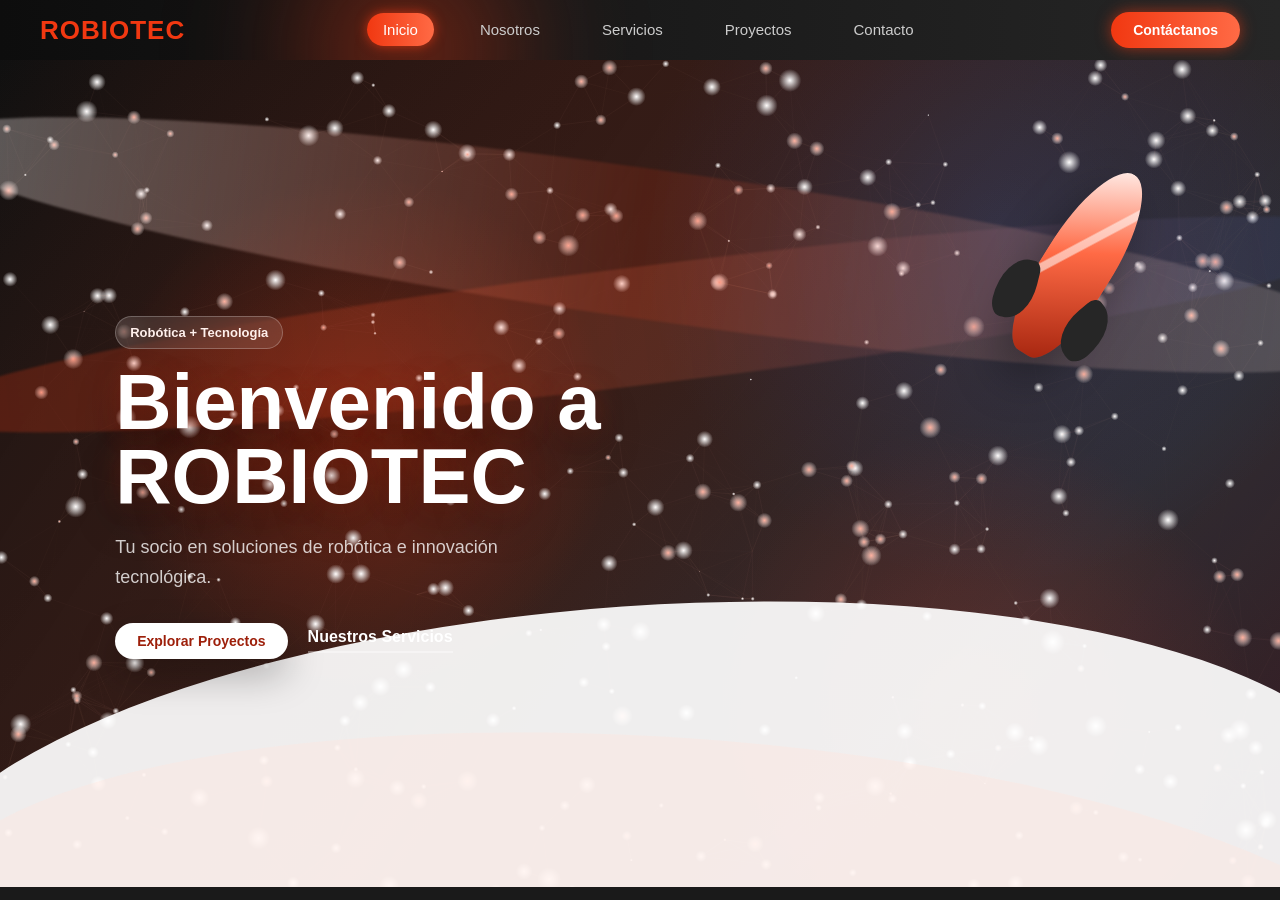
==== index.html @ 4caad4f5 "primer avance de Robiotec" ====
<!DOCTYPE html>
<html lang="es">
<head>
    <meta charset="UTF-8">
    <meta name="viewport" content="width=device-width, initial-scale=1.0">
    <link rel="stylesheet" href="css/style.css">
    <title>ROBIOTEC - Soluciones de Robótica e Innovación</title>
</head>
<body>
    <header>
        <nav class="navbar">
            <div class="logo">ROBIOTEC</div>
            <ul class="nav-links">
                <li><a href="index.html" class="active">Inicio</a></li>
                <li><a href="about.html">Nosotros</a></li>
                <li><a href="services.html">Servicios</a></li>
                <li><a href="project.html">Proyectos</a></li>
                <li><a href="contact.html">Contacto</a></li>
            </ul>

            <a href="contact.html" class="btn">Contáctanos</a> 
        </nav>
    </header>
    <main>
        <section class="hero">
            <canvas id="canvas"></canvas>
            <div class="hero-art" aria-hidden="true">
                <span class="cosmic-band band-one"></span>
                <span class="cosmic-band band-two"></span>
                <span class="rocket-shape"></span>
            </div>
            <div class="hero-content">
                <span class="hero-kicker">Robótica + Tecnología</span>
                <h1>Bienvenido a ROBIOTEC</h1>
                <p>Tu socio en soluciones de robótica e innovación tecnológica.</p>
                <div class="hero-actions">
                    <a href="project.html" class="btn hero-btn">Explorar Proyectos</a>
                    <a href="services.html" class="hero-link">Nuestros Servicios</a>
                </div>
            </div>
        </section>
    </main>
    <script src="js/efectCanvas.js"></script>
</body>
</html>
---- css/style.css ----
/* Reset */
* {
    margin: 0;
    padding: 0;
    box-sizing: border-box;
    font-family: 'Segoe UI', sans-serif;
}

:root {
    --brand-red: #f13811;
    --brand-red-light: #ff6a45;
    --brand-red-dark: #9d1f0a;
    --brand-black: #1a1a1a;
    --brand-gray: #262626;
    --brand-white: #ffffff;
    --tech-blue: #2f80ff;
}

body {
    background: var(--brand-black);
    color: #f7f7fb;
}

/* NAVBAR CONTENEDOR */
.navbar {
    display: flex;
    align-items: center;
    justify-content: space-between;
    padding: 12px 40px;
    width: 100%;
    margin: 0;
    position: sticky;
    top: 0;
    background: linear-gradient(90deg, #0d0d0d, var(--brand-black), var(--brand-gray));
    box-shadow: 0 8px 25px rgba(0,0,0,0.5);
    border-radius: 0;

    position: relative;
    overflow: hidden;
}

/* BRILLO ROJO CORPORATIVO */
.navbar::before {
    content: "";
    position: absolute;
    width: 300px;
    height: 300px;
    background: radial-gradient(circle, rgba(241, 56, 17, 0.58), transparent 70%);
    top: -100px;
    left: 20%;
    filter: blur(60px);
}

/* LOGO */
.logo {
    color: var(--brand-red);
    font-size: 26px;
    font-weight: 700;
    letter-spacing: 1px;
    z-index: 1;
}

/* LINKS */
.nav-links {
    list-style: none;
    display: flex;
    gap: 30px;
    z-index: 1;
}

.nav-links a {
    color: #ccc;
    text-decoration: none;
    font-size: 15px;
    transition: all 0.3s ease;
    padding: 8px 16px;
    border-radius: 20px;
}

/* HOVER SUAVE */
.nav-links a:hover {
    color: #fff;
    background: rgba(241, 56, 17, 0.15);
}

/* LINK ACTIVO (tipo glow) */
.nav-links .active {
    background: linear-gradient(90deg, var(--brand-red), var(--brand-red-light));
    color: #fff;
    box-shadow: 0 0 12px rgba(241, 56, 17, 0.72);
}

/* BOTÓN */
.btn {
    background: linear-gradient(90deg, var(--brand-red), var(--brand-red-light));
    color: white;
    padding: 10px 22px;
    border-radius: 25px;
    text-decoration: none;
    font-size: 14px;
    font-weight: 600;
    z-index: 1;

    box-shadow: 0 0 15px rgba(241, 56, 17, 0.6);
    transition: 0.3s;
}

/* HOVER BOTÓN */
.btn:hover {
    transform: translateY(-2px);
    box-shadow: 0 0 25px rgba(241, 56, 17, 0.86);
}

/* =============================================== */

.hero {
    position: relative;
    min-height: calc(100vh - 73px);
    display: grid;
    align-items: center;
    padding: 90px 9vw;
    background:
        radial-gradient(circle at 28% 45%, rgba(241, 56, 17, 0.32), transparent 25%),
        radial-gradient(circle at 78% 20%, rgba(47, 128, 255, 0.16), transparent 30%),
        radial-gradient(circle at 76% 78%, rgba(241, 56, 17, 0.24), transparent 24%),
        linear-gradient(135deg, #0d0d0d 0%, var(--brand-black) 42%, var(--brand-gray) 74%, #3a130d 100%);
    overflow: hidden;
    isolation: isolate;
}

#canvas {
    position: absolute;
    top: 0;
    left: 0;
    width: 100%;
    height: 100%;
    z-index: 0;
    pointer-events: none;
}

.hero::before,
.hero::after {
    content: "";
    position: absolute;
    inset: auto -8% -28% -8%;
    height: 62%;
    background: rgba(255, 255, 255, 0.92);
    border-radius: 50% 50% 0 0;
    transform: rotate(-4deg);
    z-index: 1;
}

.hero::after {
    inset: auto -12% -36% -6%;
    height: 54%;
    background: rgba(255, 226, 220, 0.36);
    transform: rotate(4deg);
}

.hero-art {
    position: absolute;
    inset: 0;
    z-index: 1;
    pointer-events: none;
}

.cosmic-band {
    position: absolute;
    left: -7%;
    right: -7%;
    height: 150px;
    background: linear-gradient(90deg, rgba(255, 255, 255, 0.42), rgba(241, 56, 17, 0.18), rgba(255, 255, 255, 0.24));
    border-radius: 52% 48% 48% 52%;
    filter: blur(1px);
    opacity: 0.78;
    transform-origin: center;
}

.band-one {
    top: 13%;
    transform: rotate(8deg);
}

.band-two {
    top: 25%;
    height: 118px;
    background: linear-gradient(90deg, rgba(241, 56, 17, 0.32), rgba(255, 106, 69, 0.22), rgba(47, 128, 255, 0.12));
    transform: rotate(-7deg);
}

.rocket-shape {
    position: absolute;
    right: 13%;
    top: 12%;
    width: 70px;
    height: 210px;
    border-radius: 50% 50% 42% 42%;
    background:
        linear-gradient(120deg, transparent 0 38%, rgba(255, 255, 255, 0.55) 39% 43%, transparent 44%),
        linear-gradient(150deg, #ffffff 0%, var(--brand-red-light) 45%, var(--brand-red-dark) 100%);
    box-shadow: 0 24px 46px rgba(0, 0, 0, 0.34);
    transform: rotate(32deg);
}

.rocket-shape::before,
.rocket-shape::after {
    content: "";
    position: absolute;
    bottom: 20px;
    width: 40px;
    height: 62px;
    background: var(--brand-gray);
    border-radius: 80% 20% 70% 30%;
}

.rocket-shape::before {
    left: -26px;
    transform: rotate(-18deg);
}

.rocket-shape::after {
    right: -26px;
    transform: rotate(18deg) scaleX(-1);
}

.rocket-shape {
    animation: floatRocket 5s ease-in-out infinite;
}

.hero-content {
    position: relative;
    z-index: 3;
    max-width: 560px;
    text-align: left;
    color: white;
    padding-top: 28px;
}

.hero-kicker {
    display: inline-flex;
    margin-bottom: 16px;
    padding: 8px 14px;
    border: 1px solid rgba(255, 255, 255, 0.24);
    border-radius: 999px;
    background: rgba(255, 255, 255, 0.1);
    color: #fff0ec;
    font-size: 13px;
    font-weight: 700;
    letter-spacing: 0;
    backdrop-filter: blur(12px);
}

.hero-content h1 {
    max-width: 520px;
    font-size: clamp(42px, 7vw, 78px);
    line-height: 0.95;
    color: #ffffff;
    text-shadow: 0 18px 40px rgba(0, 0, 0, 0.4), 0 0 28px rgba(241, 56, 17, 0.22);
}

.hero-content p {
    max-width: 450px;
    margin-top: 18px;
    color: rgba(255, 255, 255, 0.78);
    font-size: 18px;
    line-height: 1.7;
}

.hero-actions {
    display: flex;
    align-items: center;
    gap: 20px;
    margin-top: 30px;
    flex-wrap: wrap;
}

.hero-btn {
    background: #ffffff;
    color: var(--brand-red-dark);
    box-shadow: 0 16px 38px rgba(0, 0, 0, 0.28);
}

.hero-btn:hover {
    box-shadow: 0 18px 44px rgba(255, 255, 255, 0.28);
}

.hero-link {
    color: #ffffff;
    font-weight: 700;
    text-decoration: none;
    border-bottom: 2px solid rgba(255, 255, 255, 0.36);
    padding-bottom: 5px;
}

@keyframes floatRocket {
    0%, 100% {
        transform: rotate(32deg) translateY(0);
    }

    50% {
        transform: rotate(32deg) translateY(-16px);
    }
}

@media (max-width: 860px) {
    .navbar {
        gap: 18px;
        flex-wrap: wrap;
        justify-content: center;
        padding: 16px 24px;
    }

    .nav-links {
        order: 3;
        width: 100%;
        justify-content: center;
        gap: 8px;
        flex-wrap: wrap;
    }

    .hero {
        min-height: max(680px, calc(100vh - 143px));
        padding: 72px 26px;
    }

    .hero-content {
        text-align: center;
        justify-self: center;
    }

    .hero-content p {
        margin-left: auto;
        margin-right: auto;
    }

    .hero-actions {
        justify-content: center;
    }

    .rocket-shape {
        right: 8%;
        top: 46%;
        width: 48px;
        height: 145px;
        opacity: 0.74;
    }
}

@media (max-width: 560px) {
    .btn {
        padding: 9px 16px;
    }

    .nav-links a {
        padding: 7px 10px;
        font-size: 13px;
    }

    .hero {
        min-height: max(700px, calc(100vh - 128px));
    }

    .hero-content h1 {
        font-size: 40px;
    }

    .hero-content p {
        font-size: 16px;
    }
}


.thank-you-message {
    position: absolute;
    width: auto;
    height: auto;
    top: 20px;
    right: 20px;
    background: rgba(241, 56, 17, 0.92);
    color: white;
    padding: 12px 22px;
    border-radius: 8px;
    box-shadow: 0 0 12px rgba(241, 56, 17, 0.72);
    opacity: 0;
    animation: fadeInOut 4s ease forwards;
}

/* ================= ABOUT PAGE STYLES ================= */

.container {
    max-width: 1200px;
    margin: 0 auto;
    padding: 0 40px;
}

/* About Hero Section */
.about-hero {
    min-height: 450px;
    display: flex;
    align-items: center;
    justify-content: center;
    background: linear-gradient(135deg, #0d0d0d 0%, #1a1a1a 30%, #2a0a05 60%, #3a130d 100%),
                radial-gradient(circle at 20% 50%, rgba(241, 56, 17, 0.25), transparent 40%),
                radial-gradient(circle at 80% 80%, rgba(47, 128, 255, 0.12), transparent 50%);
    padding: 80px 40px;
    text-align: center;
    position: relative;
    overflow: hidden;
}

.about-hero::before {
    content: "";
    position: absolute;
    width: 500px;
    height: 500px;
    background: radial-gradient(circle, rgba(241, 56, 17, 0.15), transparent 70%);
    top: -250px;
    left: 5%;
    filter: blur(100px);
    pointer-events: none;
}

.about-hero::after {
    content: "";
    position: absolute;
    width: 400px;
    height: 400px;
    background: radial-gradient(circle, rgba(47, 128, 255, 0.08), transparent 70%);
    bottom: -150px;
    right: 10%;
    filter: blur(80px);
    pointer-events: none;
}

.about-hero-content {
    position: relative;
    z-index: 2;
    color: white;
    animation: fadeInUp 1s ease;
}

.about-hero h1 {
    font-size: 56px;
    font-weight: 800;
    margin-bottom: 20px;
    color: #ffffff;
    text-shadow: 0 8px 30px rgba(241, 56, 17, 0.25);
    letter-spacing: -1px;
}

.about-hero p {
    font-size: 20px;
    color: rgba(255, 255, 255, 0.85);
    max-width: 600px;
    margin: 0 auto;
    line-height: 1.6;
    font-weight: 300;
}

/* Mission & Vision Section */
.mission-vision {
    padding: 120px 40px;
    background: var(--brand-black);
    position: relative;
}

.mission-vision::before {
    content: "";
    position: absolute;
    top: 0;
    left: 0;
    right: 0;
    height: 1px;
    background: linear-gradient(90deg, transparent, rgba(241, 56, 17, 0.3), transparent);
}

.mission-vision .container {
    display: grid;
    grid-template-columns: 1fr 1fr;
    gap: 60px;
}

.mission-card, .vision-card {
    background: linear-gradient(135deg, rgba(241, 56, 17, 0.08), rgba(47, 128, 255, 0.04));
    padding: 50px;
    border-radius: 16px;
    border: 1px solid rgba(241, 56, 17, 0.2);
    transition: all 0.4s cubic-bezier(0.23, 1, 0.320, 1);
    position: relative;
    overflow: hidden;
}

.mission-card::before, .vision-card::before {
    content: "";
    position: absolute;
    top: 0;
    left: -100%;
    width: 100%;
    height: 100%;
    background: linear-gradient(90deg, transparent, rgba(241, 56, 17, 0.05), transparent);
    transition: left 0.6s ease;
}

.mission-card:hover, .vision-card:hover {
    border-color: rgba(241, 56, 17, 0.5);
    box-shadow: 0 20px 60px rgba(241, 56, 17, 0.15);
    transform: translateY(-8px);
}

.mission-card:hover::before, .vision-card:hover::before {
    left: 100%;
}

.card-icon {
    font-size: 48px;
    margin-bottom: 20px;
    display: inline-block;
}

.mission-card h2, .vision-card h2 {
    font-size: 32px;
    color: var(--brand-red-light);
    margin-bottom: 20px;
    font-weight: 700;
}

.mission-card p, .vision-card p {
    font-size: 16px;
    color: rgba(255, 255, 255, 0.82);
    line-height: 1.8;
    font-weight: 300;
}

/* Values Section */
.values-section {
    padding: 120px 40px;
    background: linear-gradient(180deg, var(--brand-black) 0%, var(--brand-gray) 50%, var(--brand-black) 100%);
    position: relative;
}

.values-section::after {
    content: "";
    position: absolute;
    bottom: 0;
    left: 0;
    right: 0;
    height: 1px;
    background: linear-gradient(90deg, transparent, rgba(241, 56, 17, 0.3), transparent);
}

.values-section h2 {
    font-size: 48px;
    color: white;
    text-align: center;
    margin-bottom: 80px;
    font-weight: 800;
    letter-spacing: -1px;
}

.values-grid {
    display: grid;
    grid-template-columns: repeat(auto-fit, minmax(280px, 1fr));
    gap: 50px;
}

.value-item {
    background: rgba(241, 56, 17, 0.06);
    padding: 40px;
    border-radius: 16px;
    text-align: center;
    border: 1px solid rgba(241, 56, 17, 0.12);
    transition: all 0.4s cubic-bezier(0.23, 1, 0.320, 1);
    position: relative;
}

.value-item::before {
    content: "";
    position: absolute;
    top: 0;
    left: 50%;
    transform: translateX(-50%);
    width: 0;
    height: 3px;
    background: linear-gradient(90deg, transparent, var(--brand-red-light), transparent);
    transition: width 0.4s ease;
}

.value-item:hover {
    background: rgba(241, 56, 17, 0.12);
    border-color: rgba(241, 56, 17, 0.35);
    transform: translateY(-12px);
    box-shadow: 0 25px 50px rgba(241, 56, 17, 0.15);
}

.value-item:hover::before {
    width: 100%;
}

.value-icon {
    font-size: 56px;
    margin-bottom: 25px;
    display: block;
    animation: bounce 2s infinite;
}

.value-item:hover .value-icon {
    animation: bounce 1.5s infinite;
}

.value-item h3 {
    font-size: 24px;
    color: var(--brand-red-light);
    margin-bottom: 15px;
    font-weight: 700;
}

.value-item p {
    font-size: 15px;
    color: rgba(255, 255, 255, 0.75);
    line-height: 1.7;
    font-weight: 300;
}

/* Stats Section */
.stats-section {
    padding: 120px 40px;
    background: var(--brand-black);
    position: relative;
}

.stats-section::before {
    content: "";
    position: absolute;
    top: 0;
    left: 0;
    right: 0;
    height: 1px;
    background: linear-gradient(90deg, transparent, rgba(241, 56, 17, 0.3), transparent);
}

.stats-section h2 {
    font-size: 48px;
    color: white;
    text-align: center;
    margin-bottom: 80px;
    font-weight: 800;
    letter-spacing: -1px;
}

.stats-grid {
    display: grid;
    grid-template-columns: repeat(auto-fit, minmax(250px, 1fr));
    gap: 40px;
}

.stat-card {
    background: linear-gradient(135deg, rgba(47, 128, 255, 0.08), rgba(241, 56, 17, 0.08));
    padding: 50px;
    border-radius: 16px;
    text-align: center;
    border: 1px solid rgba(241, 56, 17, 0.2);
    transition: all 0.4s cubic-bezier(0.23, 1, 0.320, 1);
    position: relative;
    overflow: hidden;
}

.stat-card::before {
    content: "";
    position: absolute;
    top: -50%;
    right: -50%;
    width: 200px;
    height: 200px;
    background: radial-gradient(circle, rgba(241, 56, 17, 0.1), transparent);
    transition: all 0.6s ease;
}

.stat-card:hover {
    border-color: var(--brand-red-light);
    box-shadow: 0 0 40px rgba(241, 56, 17, 0.25);
    transform: scale(1.08);
}

.stat-card:hover::before {
    top: 50%;
    right: 0;
}

.stat-number {
    font-size: 56px;
    color: var(--brand-red-light);
    font-weight: 800;
    margin-bottom: 15px;
    display: block;
    text-shadow: 0 4px 20px rgba(241, 56, 17, 0.2);
}

.stat-card p {
    font-size: 16px;
    color: rgba(255, 255, 255, 0.8);
    font-weight: 500;
}

/* Features Section */
.features-section {
    padding: 120px 40px;
    background: linear-gradient(180deg, var(--brand-gray) 0%, var(--brand-black) 100%);
    position: relative;
}

.features-section::after {
    content: "";
    position: absolute;
    bottom: 0;
    left: 0;
    right: 0;
    height: 1px;
    background: linear-gradient(90deg, transparent, rgba(241, 56, 17, 0.3), transparent);
}

.features-section h2 {
    font-size: 48px;
    color: white;
    text-align: center;
    margin-bottom: 80px;
    font-weight: 800;
    letter-spacing: -1px;
}

.features-grid {
    display: grid;
    grid-template-columns: repeat(auto-fit, minmax(300px, 1fr));
    gap: 50px;
}

.feature-card {
    background: rgba(241, 56, 17, 0.06);
    padding: 45px;
    border-radius: 16px;
    border: 1px solid rgba(241, 56, 17, 0.12);
    transition: all 0.4s cubic-bezier(0.23, 1, 0.320, 1);
    position: relative;
}

.feature-card:hover {
    background: rgba(241, 56, 17, 0.12);
    border-color: rgba(241, 56, 17, 0.35);
    transform: translateY(-12px);
    box-shadow: 0 25px 50px rgba(241, 56, 17, 0.15);
}

.feature-number {
    font-size: 48px;
    color: var(--brand-red-light);
    font-weight: 800;
    margin-bottom: 20px;
    opacity: 0.6;
}

.feature-card h3 {
    font-size: 22px;
    color: white;
    margin-bottom: 15px;
    font-weight: 700;
}

.feature-card p {
    font-size: 15px;
    color: rgba(255, 255, 255, 0.75);
    line-height: 1.7;
    font-weight: 300;
}

/* Team Section */
.team-section {
    padding: 120px 40px;
    background: var(--brand-black);
    position: relative;
}

.team-section::before {
    content: "";
    position: absolute;
    top: 0;
    left: 0;
    right: 0;
    height: 1px;
    background: linear-gradient(90deg, transparent, rgba(241, 56, 17, 0.3), transparent);
}

.team-section h2 {
    font-size: 48px;
    color: white;
    text-align: center;
    margin-bottom: 80px;
    font-weight: 800;
    letter-spacing: -1px;
}

.team-grid {
    display: grid;
    grid-template-columns: repeat(auto-fit, minmax(280px, 1fr));
    gap: 50px;
}

.team-member {
    background: rgba(241, 56, 17, 0.08);
    padding: 45px 35px;
    border-radius: 16px;
    text-align: center;
    border: 1px solid rgba(241, 56, 17, 0.15);
    transition: all 0.4s cubic-bezier(0.23, 1, 0.320, 1);
    position: relative;
    overflow: hidden;
}

.team-member::before {
    content: "";
    position: absolute;
    top: 0;
    left: 0;
    right: 0;
    height: 3px;
    background: linear-gradient(90deg, transparent, var(--brand-red-light), transparent);
    transform: scaleX(0);
    transition: transform 0.4s ease;
}

.team-member:hover {
    background: rgba(241, 56, 17, 0.15);
    border-color: var(--brand-red-light);
    transform: translateY(-15px);
    box-shadow: 0 30px 60px rgba(241, 56, 17, 0.2);
}

.team-member:hover::before {
    transform: scaleX(1);
}

.member-avatar {
    font-size: 80px;
    margin-bottom: 25px;
    display: block;
}

.team-member h3 {
    font-size: 24px;
    color: var(--brand-red-light);
    margin-bottom: 8px;
    font-weight: 700;
}

.member-title {
    font-size: 15px;
    color: rgba(255, 255, 255, 0.7);
    margin-bottom: 15px;
    font-weight: 600;
}

.team-member p {
    font-size: 15px;
    color: rgba(255, 255, 255, 0.8);
    margin-bottom: 10px;
}

.member-bio {
    font-size: 14px;
    color: rgba(255, 255, 255, 0.65);
    font-style: italic;
    line-height: 1.6;
}

/* CTA Section */
.cta-section {
    padding: 100px 40px;
    background: linear-gradient(135deg, rgba(241, 56, 17, 0.15), rgba(47, 128, 255, 0.08), rgba(241, 56, 17, 0.1)),
                linear-gradient(180deg, var(--brand-black) 0%, var(--brand-gray) 100%);
    text-align: center;
    border-top: 1px solid rgba(241, 56, 17, 0.25);
    border-bottom: 1px solid rgba(241, 56, 17, 0.25);
    position: relative;
    overflow: hidden;
}

.cta-section::before {
    content: "";
    position: absolute;
    width: 600px;
    height: 600px;
    background: radial-gradient(circle, rgba(241, 56, 17, 0.12), transparent);
    top: 50%;
    left: 50%;
    transform: translate(-50%, -50%);
    filter: blur(100px);
    pointer-events: none;
}

.cta-content {
    position: relative;
    z-index: 2;
}

.cta-content h2 {
    font-size: 44px;
    color: white;
    margin-bottom: 25px;
    font-weight: 800;
    letter-spacing: -1px;
}

.cta-content p {
    font-size: 18px;
    color: rgba(255, 255, 255, 0.85);
    margin-bottom: 40px;
    font-weight: 300;
}

.btn-large {
    padding: 16px 45px;
    font-size: 16px;
    font-weight: 600;
}

/* Footer */
.footer {
    background: linear-gradient(180deg, var(--brand-black) 0%, #0a0a0a 100%);
    padding: 60px 40px 40px;
    border-top: 1px solid rgba(241, 56, 17, 0.25);
}

.footer-content {
    display: grid;
    grid-template-columns: repeat(auto-fit, minmax(250px, 1fr));
    gap: 50px;
    margin-bottom: 50px;
}

.footer-section h4 {
    font-size: 18px;
    color: var(--brand-red-light);
    margin-bottom: 20px;
    font-weight: 700;
}

.footer-section p {
    font-size: 14px;
    color: rgba(255, 255, 255, 0.7);
    line-height: 1.8;
}

.footer-section ul {
    list-style: none;
}

.footer-section ul li {
    margin-bottom: 12px;
}

.footer-section ul li a {
    color: rgba(255, 255, 255, 0.7);
    text-decoration: none;
    font-size: 14px;
    transition: all 0.3s ease;
}

.footer-section ul li a:hover {
    color: var(--brand-red-light);
    padding-left: 8px;
}

.footer-bottom {
    text-align: center;
    padding-top: 30px;
    border-top: 1px solid rgba(241, 56, 17, 0.15);
    color: rgba(255, 255, 255, 0.6);
    font-size: 14px;
}

/* Animations */
@keyframes fadeInUp {
    from {
        opacity: 0;
        transform: translateY(30px);
    }
    to {
        opacity: 1;
        transform: translateY(0);
    }
}

@keyframes bounce {
    0%, 100% {
        transform: translateY(0);
    }
    50% {
        transform: translateY(-10px);
    }
}

@keyframes slideInLeft {
    from {
        opacity: 0;
        transform: translateX(-30px);
    }
    to {
        opacity: 1;
        transform: translateX(0);
    }
}

/* Responsive Design */
@media (max-width: 1024px) {
    .mission-vision .container {
        grid-template-columns: 1fr;
        gap: 40px;
    }

    .values-grid {
        gap: 40px;
    }

    .features-grid {
        gap: 40px;
    }
}

@media (max-width: 768px) {
    .container {
        padding: 0 25px;
    }

    .about-hero {
        min-height: 350px;
        padding: 60px 25px;
    }

    .about-hero h1 {
        font-size: 40px;
    }

    .about-hero p {
        font-size: 16px;
    }

    .mission-vision {
        padding: 80px 25px;
    }

    .mission-card, .vision-card {
        padding: 35px;
    }

    .values-section,
    .stats-section,
    .features-section,
    .team-section {
        padding: 80px 25px;
    }

    .values-section h2,
    .stats-section h2,
    .features-section h2,
    .team-section h2 {
        font-size: 36px;
        margin-bottom: 60px;
    }

    .values-grid,
    .stats-grid,
    .features-grid,
    .team-grid {
        gap: 30px;
    }

    .stats-grid {
        grid-template-columns: repeat(2, 1fr);
    }

    .cta-content h2 {
        font-size: 32px;
    }

    .cta-content p {
        font-size: 16px;
    }
}

@media (max-width: 480px) {
    .about-hero {
        min-height: 300px;
        padding: 40px 20px;
    }

    .about-hero h1 {
        font-size: 28px;
    }

    .about-hero p {
        font-size: 14px;
    }

    .mission-vision,
    .values-section,
    .stats-section,
    .features-section,
    .team-section {
        padding: 60px 20px;
    }

    .mission-card, .vision-card {
        padding: 25px;
    }

    .value-item, .feature-card, .team-member {
        padding: 25px;
    }

    .values-section h2,
    .stats-section h2,
    .features-section h2,
    .team-section h2 {
        font-size: 28px;
        margin-bottom: 40px;
    }

    .values-grid,
    .stats-grid,
    .features-grid,
    .team-grid {
        grid-template-columns: 1fr;
        gap: 20px;
    }

    .stat-number {
        font-size: 40px;
    }

    .value-icon {
        font-size: 44px;
    }

    .member-avatar {
        font-size: 60px;
    }

    .feature-number {
        font-size: 36px;
    }

    .cta-section {
        padding: 60px 20px;
    }

    .cta-content h2 {
        font-size: 24px;
        margin-bottom: 15px;
    }

    .cta-content p {
        font-size: 14px;
        margin-bottom: 25px;
    }

    .footer {
        padding: 40px 20px 30px;
    }

    .footer-content {
        grid-template-columns: 1fr;
        gap: 30px;
    }
}
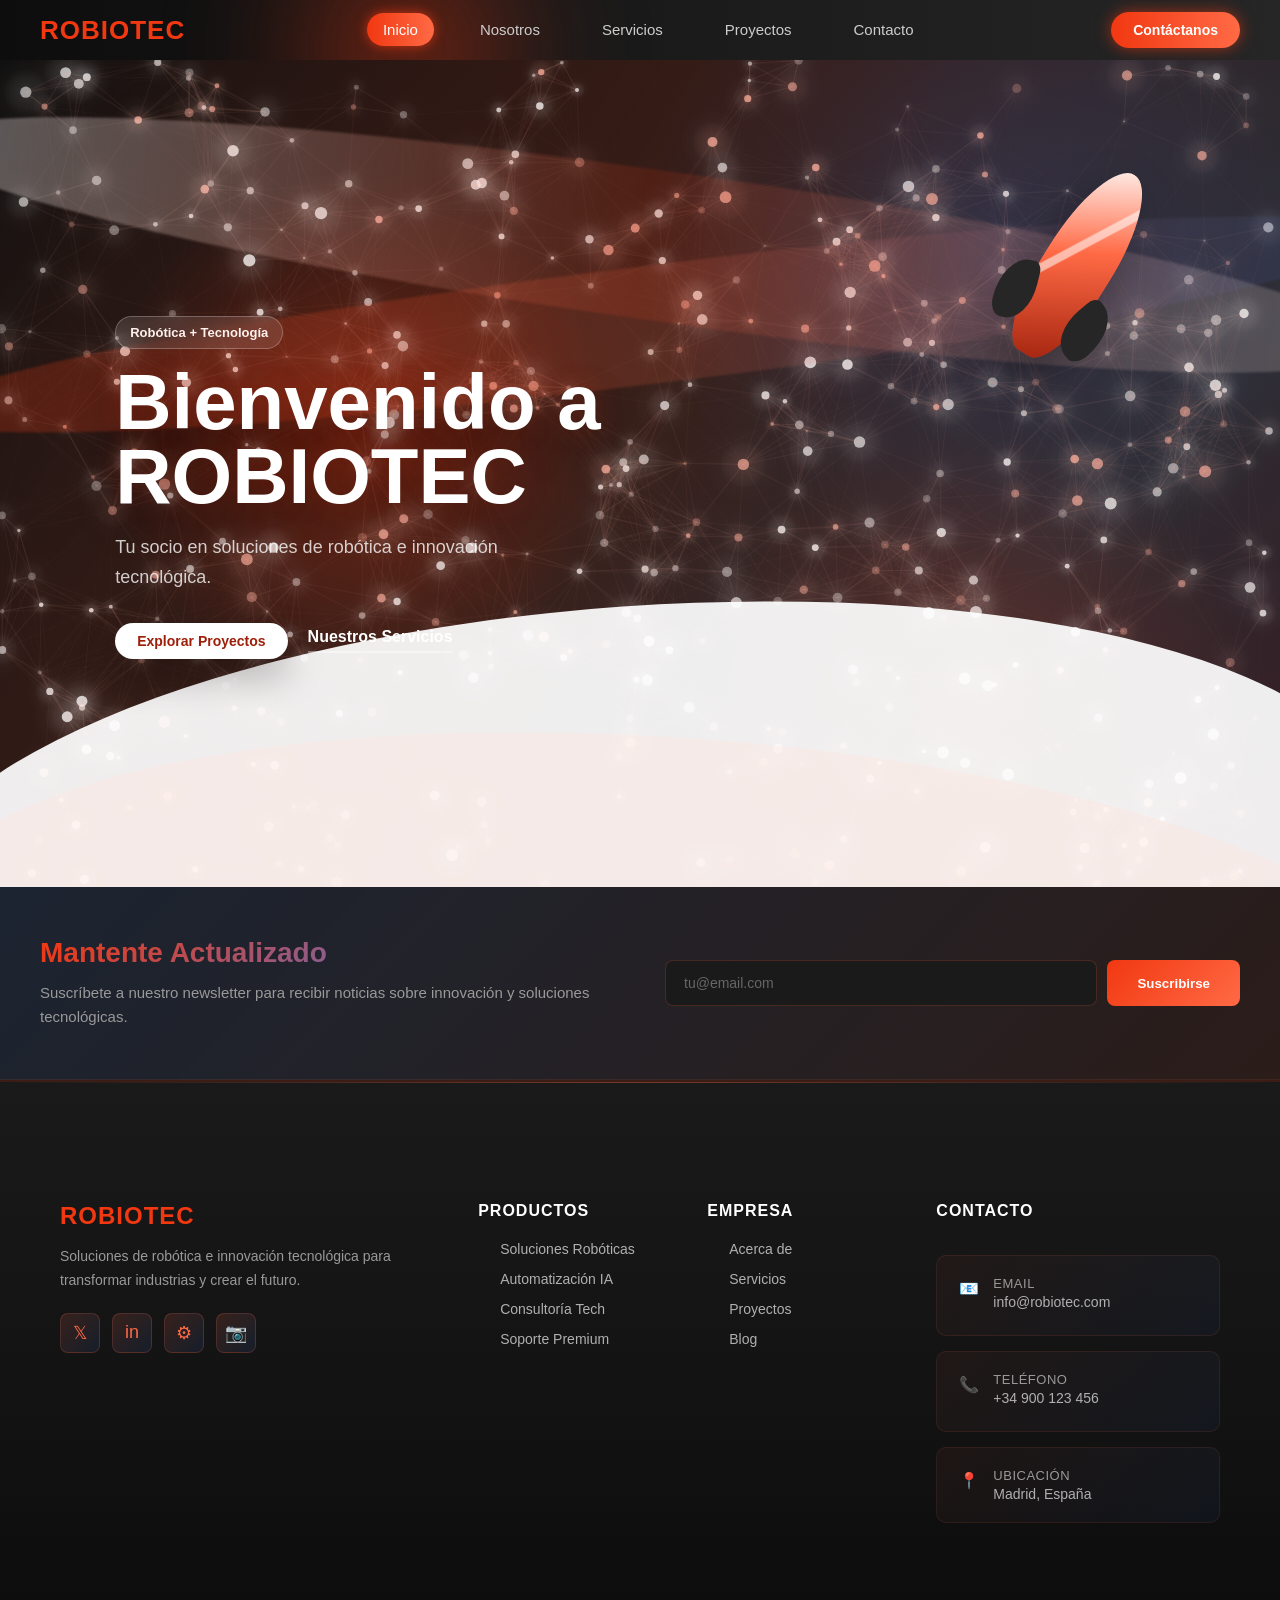
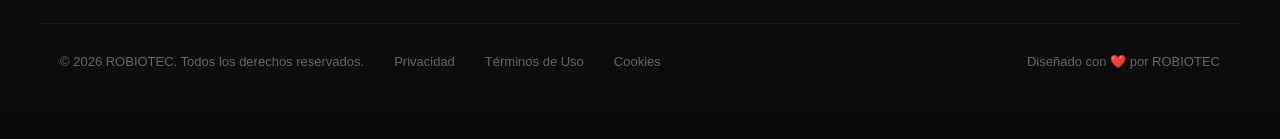
==== commit b49a7975: "Footer profesional super cool con newsletter, redes sociales y diseño moderno replicado en todas las" ====
--- a/index.html
+++ b/index.html
@@ -40,6 +40,103 @@
             </div>
         </section>
     </main>
+
+    <!-- Newsletter Section -->
+    <section class="footer-newsletter">
+        <div class="newsletter-container">
+            <div class="newsletter-content">
+                <h3>Mantente Actualizado</h3>
+                <p>Suscríbete a nuestro newsletter para recibir noticias sobre innovación y soluciones tecnológicas.</p>
+            </div>
+            <form class="newsletter-form" onsubmit="return false;">
+                <input type="email" placeholder="tu@email.com" required>
+                <button type="submit">Suscribirse</button>
+            </form>
+        </div>
+    </section>
+
+    <!-- Footer -->
+    <footer class="footer">
+        <!-- Main Footer -->
+        <div class="footer-main">
+            <div class="footer-content-grid">
+                <!-- Brand Column -->
+                <div class="footer-column footer-brand">
+                    <div class="logo">ROBIOTEC</div>
+                    <p>Soluciones de robótica e innovación tecnológica para transformar industrias y crear el futuro.</p>
+                    <div class="footer-socials">
+                        <a href="https://twitter.com" target="_blank" class="social-icon" title="Twitter">𝕏</a>
+                        <a href="https://linkedin.com" target="_blank" class="social-icon" title="LinkedIn">in</a>
+                        <a href="https://github.com" target="_blank" class="social-icon" title="GitHub">⚙</a>
+                        <a href="https://instagram.com" target="_blank" class="social-icon" title="Instagram">📷</a>
+                    </div>
+                </div>
+
+                <!-- Product Column -->
+                <div class="footer-column">
+                    <h4>Productos</h4>
+                    <ul class="footer-links">
+                        <li><a href="#">Soluciones Robóticas</a></li>
+                        <li><a href="#">Automatización IA</a></li>
+                        <li><a href="#">Consultoría Tech</a></li>
+                        <li><a href="#">Soporte Premium</a></li>
+                    </ul>
+                </div>
+
+                <!-- Company Column -->
+                <div class="footer-column">
+                    <h4>Empresa</h4>
+                    <ul class="footer-links">
+                        <li><a href="about.html">Acerca de</a></li>
+                        <li><a href="services.html">Servicios</a></li>
+                        <li><a href="project.html">Proyectos</a></li>
+                        <li><a href="#">Blog</a></li>
+                    </ul>
+                </div>
+
+                <!-- Contact Column -->
+                <div class="footer-column footer-contact">
+                    <h4>Contacto</h4>
+                    <div class="contact-item">
+                        <div class="contact-item-icon">📧</div>
+                        <div class="contact-item-info">
+                            <p>Email</p>
+                            <a href="mailto:info@robiotec.com">info@robiotec.com</a>
+                        </div>
+                    </div>
+                    <div class="contact-item">
+                        <div class="contact-item-icon">📞</div>
+                        <div class="contact-item-info">
+                            <p>Teléfono</p>
+                            <a href="tel:+34900123456">+34 900 123 456</a>
+                        </div>
+                    </div>
+                    <div class="contact-item">
+                        <div class="contact-item-icon">📍</div>
+                        <div class="contact-item-info">
+                            <p>Ubicación</p>
+                            <p>Madrid, España</p>
+                        </div>
+                    </div>
+                </div>
+            </div>
+        </div>
+
+        <!-- Footer Bottom -->
+        <div class="footer-bottom">
+            <div class="footer-bottom-left">
+                <p>&copy; 2026 ROBIOTEC. Todos los derechos reservados.</p>
+                <div class="footer-links-bottom">
+                    <a href="#">Privacidad</a>
+                    <a href="#">Términos de Uso</a>
+                    <a href="#">Cookies</a>
+                </div>
+            </div>
+            <div class="footer-credits">
+                Diseñado con ❤️ por ROBIOTEC
+            </div>
+        </div>
+    </footer>
     <script src="js/efectCanvas.js"></script>
 </body>
 </html>
--- a/css/style.css
+++ b/css/style.css
@@ -1169,4 +1169,928 @@
         grid-template-columns: 1fr;
         gap: 30px;
     }
+}
+
+/* ==========================================
+   CONTACT PAGE STYLES - PROFESSIONAL DESIGN
+   ========================================== */
+
+/* Contact Hero */
+.contact-hero {
+    min-height: 280px;
+    display: flex;
+    align-items: center;
+    justify-content: center;
+    background: linear-gradient(135deg, rgba(241, 56, 17, 0.1) 0%, rgba(47, 128, 255, 0.08) 100%);
+    padding: 80px 20px;
+    text-align: center;
+    border-bottom: 1px solid rgba(255, 106, 69, 0.15);
+    position: relative;
+    overflow: hidden;
+}
+
+.contact-hero::before {
+    content: "";
+    position: absolute;
+    top: 0;
+    left: 0;
+    right: 0;
+    bottom: 0;
+    background: radial-gradient(circle at 50% 50%, rgba(255, 106, 69, 0.05) 0%, transparent 70%);
+    pointer-events: none;
+}
+
+.contact-hero .hero-content {
+    position: relative;
+    z-index: 2;
+    max-width: 700px;
+}
+
+.hero-label {
+    display: inline-block;
+    font-size: 13px;
+    font-weight: 700;
+    text-transform: uppercase;
+    letter-spacing: 2px;
+    color: #ff6a45;
+    margin-bottom: 15px;
+    padding: 8px 20px;
+    background: rgba(255, 106, 69, 0.1);
+    border: 1px solid rgba(255, 106, 69, 0.2);
+    border-radius: 20px;
+}
+
+.contact-hero h1 {
+    font-size: 52px;
+    font-weight: 700;
+    background: linear-gradient(135deg, #f13811, #2f80ff);
+    -webkit-background-clip: text;
+    -webkit-text-fill-color: transparent;
+    background-clip: text;
+    margin-bottom: 15px;
+    line-height: 1.2;
+}
+
+.contact-hero p {
+    font-size: 18px;
+    color: #b0b0b0;
+    line-height: 1.6;
+}
+
+/* Contact Main Section - Two Column Layout */
+.contact-main {
+    padding: 80px 20px;
+    background: linear-gradient(180deg, rgba(26, 26, 26, 0.5) 0%, rgba(26, 26, 26, 0.3) 100%);
+}
+
+.contact-container {
+    max-width: 1300px;
+    margin: 0 auto;
+    display: grid;
+    grid-template-columns: 1fr 1fr;
+    gap: 60px;
+    align-items: start;
+}
+
+/* Left Column: Contact Info */
+.contact-info-column {
+    display: flex;
+    flex-direction: column;
+    gap: 40px;
+}
+
+.info-section h3 {
+    font-size: 28px;
+    font-weight: 700;
+    color: #ffffff;
+    margin-bottom: 30px;
+    background: linear-gradient(135deg, #f13811, #ff6a45);
+    -webkit-background-clip: text;
+    -webkit-text-fill-color: transparent;
+    background-clip: text;
+}
+
+.contact-item {
+    display: flex;
+    gap: 20px;
+    padding: 20px;
+    background: linear-gradient(135deg, rgba(255, 106, 69, 0.05) 0%, rgba(47, 128, 255, 0.05) 100%);
+    border: 1px solid rgba(255, 106, 69, 0.1);
+    border-radius: 10px;
+    transition: all 0.3s ease;
+}
+
+.contact-item:hover {
+    background: linear-gradient(135deg, rgba(255, 106, 69, 0.1) 0%, rgba(47, 128, 255, 0.1) 100%);
+    border-color: rgba(255, 106, 69, 0.25);
+    transform: translateX(5px);
+}
+
+.contact-icon {
+    width: 50px;
+    height: 50px;
+    min-width: 50px;
+    display: flex;
+    align-items: center;
+    justify-content: center;
+    background: linear-gradient(135deg, rgba(241, 56, 17, 0.2) 0%, rgba(47, 128, 255, 0.1) 100%);
+    border-radius: 10px;
+    color: #ff6a45;
+}
+
+.contact-icon svg {
+    width: 24px;
+    height: 24px;
+}
+
+.contact-item h4 {
+    font-size: 16px;
+    font-weight: 600;
+    color: #ffffff;
+    margin-bottom: 5px;
+}
+
+.contact-item p {
+    font-size: 14px;
+    color: #b0b0b0;
+    margin: 0;
+}
+
+.contact-item a {
+    color: #2f80ff;
+    text-decoration: none;
+    font-weight: 500;
+    transition: color 0.3s;
+    display: block;
+    margin-bottom: 5px;
+}
+
+.contact-item a:hover {
+    color: #ff6a45;
+}
+
+.small-text {
+    font-size: 12px !important;
+    color: #888 !important;
+}
+
+/* Stats Box */
+.stats-box {
+    display: grid;
+    grid-template-columns: repeat(3, 1fr);
+    gap: 20px;
+    padding: 30px;
+    background: linear-gradient(135deg, rgba(47, 128, 255, 0.1) 0%, rgba(241, 56, 17, 0.05) 100%);
+    border: 1px solid rgba(47, 128, 255, 0.15);
+    border-radius: 12px;
+}
+
+.stat-item {
+    display: flex;
+    flex-direction: column;
+    align-items: center;
+    gap: 10px;
+    text-align: center;
+}
+
+.stat-number {
+    font-size: 32px;
+    font-weight: 700;
+    background: linear-gradient(135deg, #f13811, #2f80ff);
+    -webkit-background-clip: text;
+    -webkit-text-fill-color: transparent;
+    background-clip: text;
+}
+
+.stat-label {
+    font-size: 13px;
+    color: #999;
+    text-transform: uppercase;
+    letter-spacing: 0.5px;
+}
+
+/* Right Column: Form */
+.contact-form-column {
+    display: flex;
+    flex-direction: column;
+}
+
+.form-container {
+    background: linear-gradient(135deg, rgba(42, 42, 42, 0.9) 0%, rgba(50, 50, 50, 0.9) 100%);
+    padding: 50px;
+    border: 1px solid rgba(255, 106, 69, 0.15);
+    border-radius: 15px;
+    backdrop-filter: blur(10px);
+    box-shadow: 0 20px 60px rgba(0, 0, 0, 0.4);
+}
+
+.form-intro {
+    margin-bottom: 30px;
+    padding-bottom: 20px;
+    border-bottom: 1px solid rgba(255, 106, 69, 0.1);
+}
+
+.form-intro h3 {
+    font-size: 24px;
+    font-weight: 700;
+    color: #ffffff;
+    margin-bottom: 8px;
+}
+
+.form-intro p {
+    color: #999;
+    font-size: 14px;
+}
+
+.contact-form {
+    display: flex;
+    flex-direction: column;
+    gap: 20px;
+}
+
+.form-row {
+    display: grid;
+    grid-template-columns: 1fr 1fr;
+    gap: 15px;
+}
+
+.form-group {
+    display: flex;
+    flex-direction: column;
+    position: relative;
+}
+
+.form-group.full-width {
+    grid-column: 1 / -1;
+}
+
+.form-group label {
+    font-size: 13px;
+    font-weight: 600;
+    color: #ff6a45;
+    margin-bottom: 8px;
+    text-transform: uppercase;
+    letter-spacing: 0.5px;
+}
+
+.form-group input,
+.form-group select,
+.form-group textarea {
+    background: rgba(26, 26, 26, 0.9);
+    border: 1px solid rgba(255, 106, 69, 0.2);
+    border-radius: 8px;
+    padding: 12px 16px;
+    color: #ffffff;
+    font-size: 14px;
+    transition: all 0.3s ease;
+    font-family: inherit;
+    line-height: 1.5;
+}
+
+.form-group input::placeholder,
+.form-group textarea::placeholder,
+.form-group select {
+    color: #666;
+}
+
+.form-group input:focus,
+.form-group select:focus,
+.form-group textarea:focus {
+    outline: none;
+    border-color: rgba(255, 106, 69, 0.6);
+    box-shadow: 0 0 15px rgba(255, 106, 69, 0.15), inset 0 0 10px rgba(255, 106, 69, 0.05);
+    background: rgba(26, 26, 26, 0.98);
+}
+
+.form-group textarea {
+    resize: vertical;
+    min-height: 120px;
+}
+
+.char-count {
+    font-size: 12px;
+    color: #777;
+    margin-top: 5px;
+}
+
+.checkbox-label {
+    display: flex;
+    align-items: flex-start;
+    font-size: 13px;
+    color: #b0b0b0;
+    cursor: pointer;
+    gap: 10px;
+    padding: 10px 0;
+}
+
+.checkbox-label input[type="checkbox"] {
+    width: 18px;
+    height: 18px;
+    min-width: 18px;
+    cursor: pointer;
+    accent-color: #f13811;
+    margin-top: 2px;
+}
+
+.checkbox-label span {
+    line-height: 1.4;
+}
+
+.error-message {
+    font-size: 12px;
+    color: #ff6b6b;
+    margin-top: 5px;
+    display: none;
+}
+
+.form-group.error input,
+.form-group.error select,
+.form-group.error textarea {
+    border-color: rgba(255, 107, 107, 0.5);
+    background: rgba(255, 107, 107, 0.05);
+}
+
+.form-group.error .error-message {
+    display: block;
+}
+
+.btn-submit {
+    padding: 14px 40px;
+    font-size: 15px;
+    font-weight: 600;
+    text-transform: uppercase;
+    letter-spacing: 1px;
+    margin-top: 10px;
+    transition: all 0.3s ease;
+    background: linear-gradient(135deg, #f13811, #ff6a45);
+    cursor: pointer;
+    border: none;
+    border-radius: 8px;
+    color: white;
+}
+
+.btn-submit:hover {
+    transform: translateY(-2px);
+    box-shadow: 0 15px 40px rgba(241, 56, 17, 0.4);
+}
+
+.btn-submit:active {
+    transform: translateY(0);
+}
+
+/* Form Message */
+.form-message {
+    padding: 15px 20px;
+    border-radius: 8px;
+    text-align: center;
+    font-weight: 500;
+    animation: slideIn 0.3s ease;
+    margin-bottom: 15px;
+}
+
+.form-message.success {
+    background: rgba(76, 175, 80, 0.15);
+    border: 1px solid rgba(76, 175, 80, 0.3);
+    color: #90ee90;
+}
+
+.form-message.error {
+    background: rgba(244, 67, 54, 0.15);
+    border: 1px solid rgba(244, 67, 54, 0.3);
+    color: #ff6b6b;
+}
+
+@keyframes slideIn {
+    from {
+        opacity: 0;
+        transform: translateY(-10px);
+    }
+    to {
+        opacity: 1;
+        transform: translateY(0);
+    }
+}
+
+/* Why Contact Section */
+.why-contact-section {
+    padding: 80px 20px;
+    background: linear-gradient(135deg, rgba(47, 128, 255, 0.05) 0%, rgba(241, 56, 17, 0.03) 100%);
+}
+
+.why-contact-container {
+    max-width: 1200px;
+    margin: 0 auto;
+}
+
+.why-contact-section h2 {
+    font-size: 36px;
+    font-weight: 700;
+    text-align: center;
+    margin-bottom: 50px;
+    background: linear-gradient(135deg, #f13811, #2f80ff);
+    -webkit-background-clip: text;
+    -webkit-text-fill-color: transparent;
+    background-clip: text;
+}
+
+.why-grid {
+    display: grid;
+    grid-template-columns: repeat(auto-fit, minmax(250px, 1fr));
+    gap: 30px;
+}
+
+.why-card {
+    background: linear-gradient(135deg, rgba(255, 106, 69, 0.08) 0%, rgba(47, 128, 255, 0.05) 100%);
+    padding: 40px 30px;
+    border: 1px solid rgba(255, 106, 69, 0.15);
+    border-radius: 12px;
+    text-align: center;
+    transition: all 0.3s ease;
+}
+
+.why-card:hover {
+    background: linear-gradient(135deg, rgba(255, 106, 69, 0.12) 0%, rgba(47, 128, 255, 0.08) 100%);
+    border-color: rgba(255, 106, 69, 0.3);
+    transform: translateY(-8px);
+    box-shadow: 0 20px 50px rgba(241, 56, 17, 0.15);
+}
+
+.why-icon {
+    font-size: 42px;
+    margin-bottom: 15px;
+    display: block;
+}
+
+.why-card h4 {
+    font-size: 18px;
+    font-weight: 600;
+    color: #ff6a45;
+    margin-bottom: 12px;
+}
+
+.why-card p {
+    font-size: 14px;
+    color: #999;
+    line-height: 1.6;
+}
+
+/* Responsive Contact Page */
+@media (max-width: 1024px) {
+    .contact-container {
+        grid-template-columns: 1fr;
+        gap: 40px;
+    }
+
+    .contact-main {
+        padding: 60px 20px;
+    }
+
+    .stats-box {
+        grid-template-columns: repeat(3, 1fr);
+    }
+
+    .contact-hero h1 {
+        font-size: 40px;
+    }
+
+    .form-container {
+        padding: 40px;
+    }
+}
+
+@media (max-width: 768px) {
+    .contact-hero {
+        min-height: 200px;
+        padding: 50px 20px;
+    }
+
+    .hero-label {
+        font-size: 11px;
+    }
+
+    .contact-hero h1 {
+        font-size: 32px;
+        margin-bottom: 12px;
+    }
+
+    .contact-hero p {
+        font-size: 16px;
+    }
+
+    .contact-main {
+        padding: 50px 20px;
+    }
+
+    .contact-container {
+        gap: 30px;
+    }
+
+    .info-section h3 {
+        font-size: 22px;
+    }
+
+    .contact-item {
+        gap: 15px;
+        padding: 15px;
+    }
+
+    .contact-icon {
+        width: 40px;
+        height: 40px;
+        min-width: 40px;
+    }
+
+    .stats-box {
+        grid-template-columns: 1fr;
+        gap: 15px;
+        padding: 25px;
+    }
+
+    .stat-number {
+        font-size: 24px;
+    }
+
+    .form-container {
+        padding: 30px 20px;
+    }
+
+    .form-intro h3 {
+        font-size: 20px;
+    }
+
+    .form-row {
+        grid-template-columns: 1fr;
+        gap: 15px;
+    }
+
+    .why-contact-section h2 {
+        font-size: 28px;
+        margin-bottom: 35px;
+    }
+
+    .why-grid {
+        grid-template-columns: 1fr;
+        gap: 20px;
+    }
+
+    .why-card {
+        padding: 30px 20px;
+    }
+
+    .why-card h4 {
+        font-size: 16px;
+    }
+
+    .why-card p {
+        font-size: 13px;
+    }
+}
+
+/* ==========================================
+   PROFESSIONAL FOOTER STYLES
+   ========================================== */
+
+.footer {
+    background: linear-gradient(180deg, rgba(26, 26, 26, 0.95) 0%, rgba(10, 10, 10, 1) 100%);
+    border-top: 2px solid rgba(255, 106, 69, 0.2);
+    position: relative;
+    overflow: hidden;
+}
+
+.footer::before {
+    content: "";
+    position: absolute;
+    top: 0;
+    left: 0;
+    right: 0;
+    height: 1px;
+    background: linear-gradient(90deg, transparent, rgba(255, 106, 69, 0.4), transparent);
+    z-index: 1;
+}
+
+/* Newsletter Section */
+.footer-newsletter {
+    padding: 50px 20px;
+    background: linear-gradient(135deg, rgba(47, 128, 255, 0.1) 0%, rgba(241, 56, 17, 0.08) 100%);
+    border-bottom: 1px solid rgba(255, 106, 69, 0.1);
+}
+
+.newsletter-container {
+    max-width: 1200px;
+    margin: 0 auto;
+    display: grid;
+    grid-template-columns: 1fr 1fr;
+    gap: 50px;
+    align-items: center;
+}
+
+.newsletter-content h3 {
+    font-size: 28px;
+    font-weight: 700;
+    margin-bottom: 12px;
+    background: linear-gradient(135deg, #f13811, #2f80ff);
+    -webkit-background-clip: text;
+    -webkit-text-fill-color: transparent;
+    background-clip: text;
+}
+
+.newsletter-content p {
+    font-size: 15px;
+    color: #999;
+    line-height: 1.6;
+}
+
+.newsletter-form {
+    display: flex;
+    gap: 10px;
+}
+
+.newsletter-form input {
+    flex: 1;
+    padding: 14px 18px;
+    background: rgba(26, 26, 26, 0.9);
+    border: 1px solid rgba(255, 106, 69, 0.2);
+    border-radius: 8px;
+    color: white;
+    font-size: 14px;
+    transition: all 0.3s ease;
+}
+
+.newsletter-form input:focus {
+    outline: none;
+    border-color: rgba(255, 106, 69, 0.5);
+    box-shadow: 0 0 12px rgba(255, 106, 69, 0.15);
+}
+
+.newsletter-form input::placeholder {
+    color: #666;
+}
+
+.newsletter-form button {
+    padding: 14px 30px;
+    background: linear-gradient(135deg, #f13811, #ff6a45);
+    border: none;
+    border-radius: 8px;
+    color: white;
+    font-weight: 600;
+    cursor: pointer;
+    transition: all 0.3s ease;
+    white-space: nowrap;
+}
+
+.newsletter-form button:hover {
+    transform: translateY(-2px);
+    box-shadow: 0 10px 30px rgba(241, 56, 17, 0.3);
+}
+
+/* Main Footer Content */
+.footer-main {
+    padding: 60px 20px;
+}
+
+.footer-content-grid {
+    max-width: 1200px;
+    margin: 0 auto;
+    display: grid;
+    grid-template-columns: 2fr 1fr 1fr 1.5fr;
+    gap: 40px;
+    margin-bottom: 40px;
+}
+
+.footer-column h4 {
+    font-size: 16px;
+    font-weight: 700;
+    color: #ffffff;
+    margin-bottom: 20px;
+    text-transform: uppercase;
+    letter-spacing: 1px;
+}
+
+.footer-brand p {
+    font-size: 14px;
+    color: #999;
+    line-height: 1.7;
+    margin-bottom: 20px;
+}
+
+.footer-brand .logo {
+    font-size: 24px;
+    margin-bottom: 15px;
+    display: inline-block;
+}
+
+.footer-socials {
+    display: flex;
+    gap: 12px;
+    flex-wrap: wrap;
+}
+
+.social-icon {
+    width: 40px;
+    height: 40px;
+    display: flex;
+    align-items: center;
+    justify-content: center;
+    background: linear-gradient(135deg, rgba(255, 106, 69, 0.15) 0%, rgba(47, 128, 255, 0.1) 100%);
+    border: 1px solid rgba(255, 106, 69, 0.2);
+    border-radius: 8px;
+    color: #ff6a45;
+    text-decoration: none;
+    transition: all 0.3s ease;
+    font-size: 18px;
+}
+
+.social-icon:hover {
+    background: linear-gradient(135deg, rgba(255, 106, 69, 0.3) 0%, rgba(47, 128, 255, 0.2) 100%);
+    border-color: rgba(255, 106, 69, 0.4);
+    color: #ffffff;
+    transform: translateY(-3px);
+}
+
+.footer-links {
+    list-style: none;
+}
+
+.footer-links li {
+    margin-bottom: 12px;
+}
+
+.footer-links a {
+    font-size: 14px;
+    color: #b0b0b0;
+    text-decoration: none;
+    transition: all 0.3s ease;
+    display: inline-flex;
+    align-items: center;
+    gap: 8px;
+}
+
+.footer-links a:hover {
+    color: #ff6a45;
+    transform: translateX(4px);
+}
+
+.footer-links a::before {
+    content: "→";
+    opacity: 0;
+    transition: all 0.3s ease;
+}
+
+.footer-links a:hover::before {
+    opacity: 1;
+}
+
+.footer-contact {
+    display: flex;
+    flex-direction: column;
+    gap: 15px;
+}
+
+.contact-item {
+    display: flex;
+    gap: 12px;
+}
+
+.contact-item-icon {
+    width: 24px;
+    height: 24px;
+    display: flex;
+    align-items: center;
+    justify-content: center;
+    color: #ff6a45;
+    font-size: 16px;
+    min-width: 24px;
+}
+
+.contact-item-info {
+    display: flex;
+    flex-direction: column;
+}
+
+.contact-item-info p:first-child {
+    font-size: 13px;
+    color: #999;
+    text-transform: uppercase;
+    letter-spacing: 0.5px;
+    margin-bottom: 3px;
+}
+
+.contact-item-info a,
+.contact-item-info p:last-child {
+    font-size: 14px;
+    color: #b0b0b0;
+    text-decoration: none;
+    transition: color 0.3s;
+}
+
+.contact-item-info a:hover {
+    color: #2f80ff;
+}
+
+/* Footer Bottom */
+.footer-bottom {
+    max-width: 1200px;
+    margin: 0 auto;
+    padding: 30px 20px;
+    border-top: 1px solid rgba(255, 106, 69, 0.1);
+    display: grid;
+    grid-template-columns: 2fr 1fr;
+    gap: 30px;
+    align-items: center;
+}
+
+.footer-bottom-left {
+    display: flex;
+    gap: 30px;
+    flex-wrap: wrap;
+}
+
+.footer-bottom-left p {
+    font-size: 13px;
+    color: #666;
+}
+
+.footer-links-bottom {
+    display: flex;
+    gap: 30px;
+}
+
+.footer-links-bottom a {
+    font-size: 13px;
+    color: #666;
+    text-decoration: none;
+    transition: color 0.3s;
+}
+
+.footer-links-bottom a:hover {
+    color: #ff6a45;
+}
+
+.footer-credits {
+    text-align: right;
+    font-size: 13px;
+    color: #666;
+}
+
+/* Responsive Footer */
+@media (max-width: 1024px) {
+    .newsletter-container {
+        grid-template-columns: 1fr;
+        gap: 30px;
+    }
+
+    .footer-content-grid {
+        grid-template-columns: 1fr 1fr;
+        gap: 40px;
+    }
+
+    .footer-bottom {
+        grid-template-columns: 1fr;
+    }
+
+    .footer-credits {
+        text-align: left;
+    }
+}
+
+@media (max-width: 768px) {
+    .footer-newsletter {
+        padding: 40px 20px;
+    }
+
+    .newsletter-content h3 {
+        font-size: 22px;
+    }
+
+    .newsletter-form {
+        flex-direction: column;
+    }
+
+    .newsletter-form button {
+        width: 100%;
+    }
+
+    .footer-main {
+        padding: 40px 20px;
+    }
+
+    .footer-content-grid {
+        grid-template-columns: 1fr;
+        gap: 30px;
+    }
+
+    .footer-bottom-left {
+        flex-direction: column;
+        gap: 15px;
+    }
+
+    .footer-links-bottom {
+        flex-direction: column;
+        gap: 15px;
+    }
+
+    .footer-credits {
+        text-align: left;
+    }
+}
 }
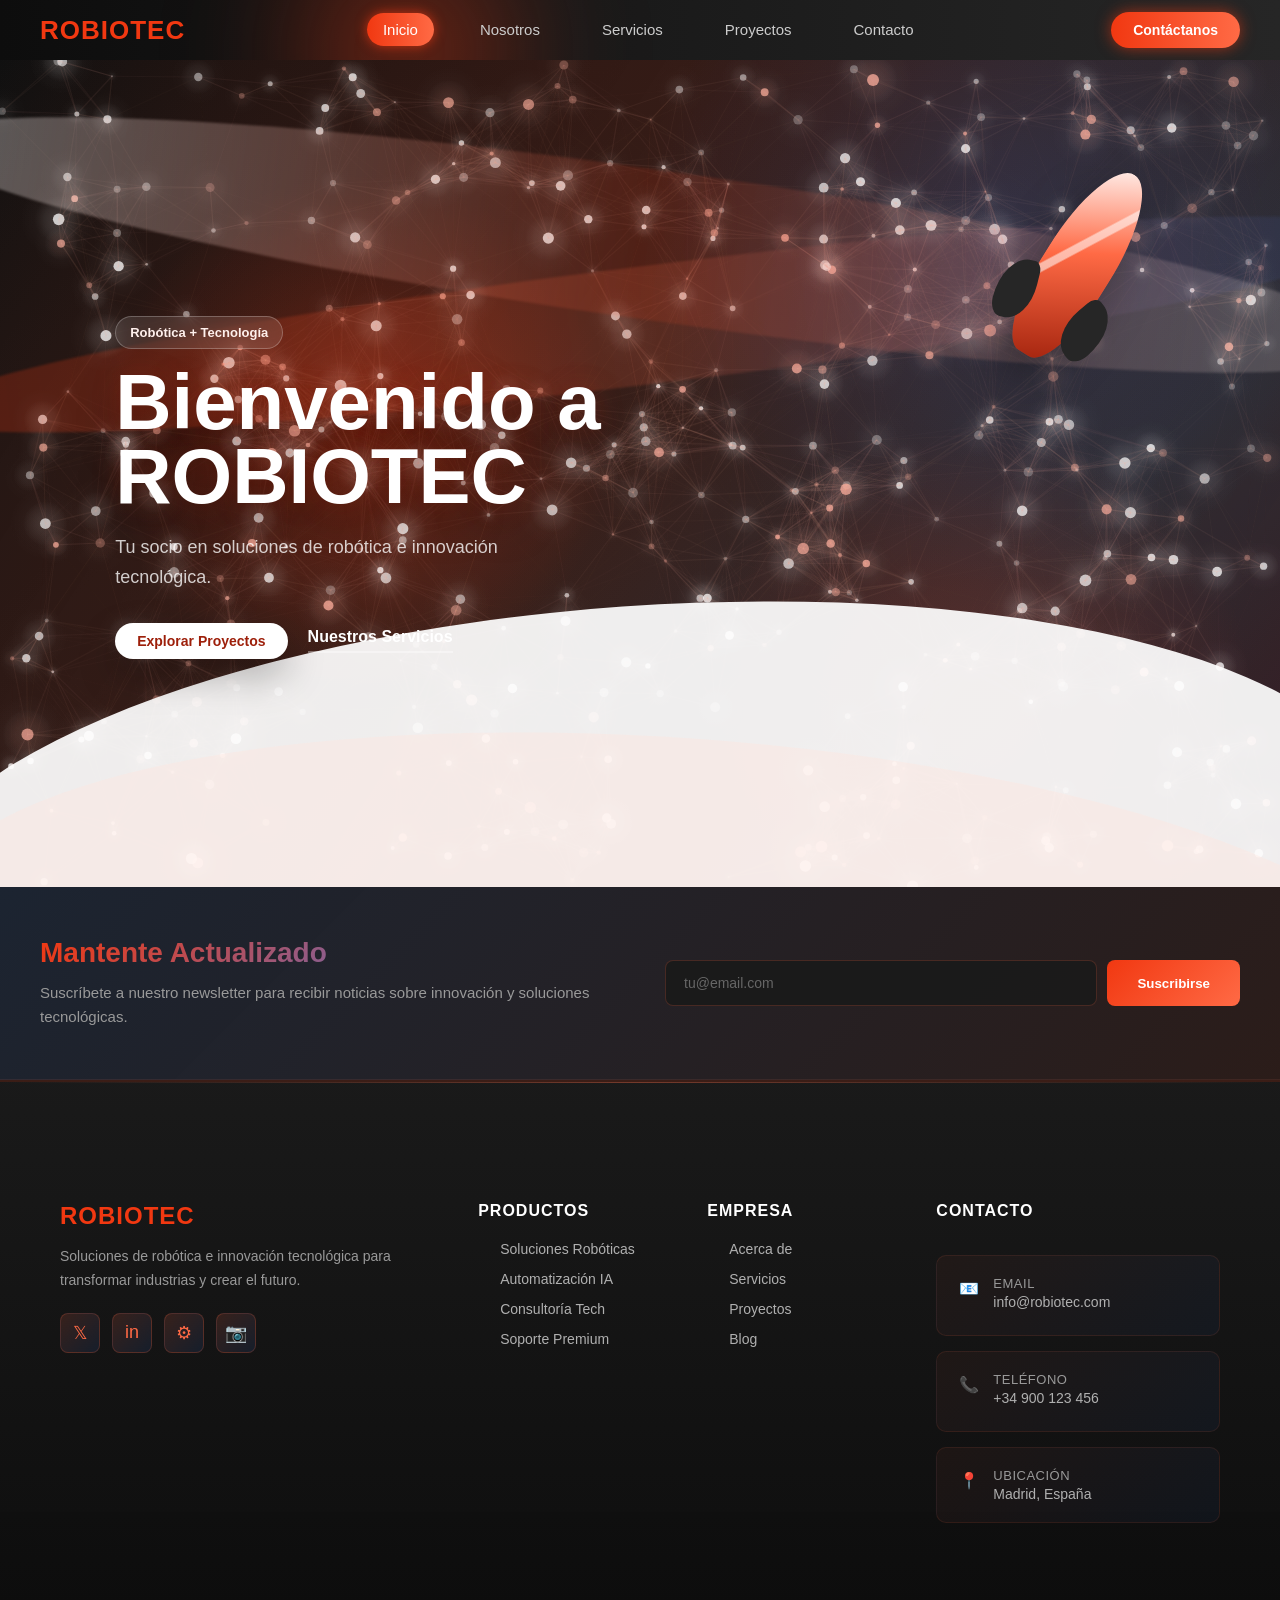
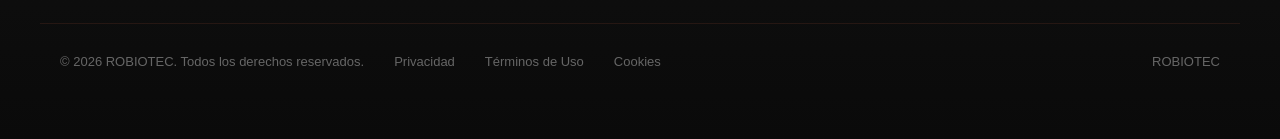
==== commit ee5f7472: "Feat: Sección o Page de contacto" ====
--- a/index.html
+++ b/index.html
@@ -133,7 +133,7 @@
                 </div>
             </div>
             <div class="footer-credits">
-                Diseñado con ❤️ por ROBIOTEC
+            ROBIOTEC
             </div>
         </div>
     </footer>
--- a/css/style.css
+++ b/css/style.css
@@ -1747,6 +1747,194 @@
 }
 
 /* ==========================================
+   WORKING PAGE STYLES
+   ========================================== */
+
+.working-page {
+    min-height: 100vh;
+    overflow-x: hidden;
+}
+
+.working-screen {
+    min-height: 100vh;
+    display: grid;
+    place-items: center;
+    padding: 48px 20px;
+    background:
+        radial-gradient(circle at 30% 20%, rgba(241, 56, 17, 0.28), transparent 28%),
+        radial-gradient(circle at 72% 70%, rgba(47, 128, 255, 0.18), transparent 32%),
+        linear-gradient(135deg, #0d0d0d 0%, var(--brand-black) 52%, #35120c 100%);
+    position: relative;
+}
+
+.working-screen::before {
+    content: "";
+    position: absolute;
+    inset: 0;
+    background-image:
+        linear-gradient(rgba(255, 255, 255, 0.04) 1px, transparent 1px),
+        linear-gradient(90deg, rgba(255, 255, 255, 0.04) 1px, transparent 1px);
+    background-size: 42px 42px;
+    -webkit-mask-image: radial-gradient(circle at center, #000 0%, transparent 72%);
+    mask-image: radial-gradient(circle at center, #000 0%, transparent 72%);
+}
+
+.working-content {
+    width: min(720px, 100%);
+    text-align: center;
+    position: relative;
+    z-index: 1;
+}
+
+.working-animation {
+    width: 220px;
+    height: 220px;
+    margin: 0 auto 34px;
+    position: relative;
+    display: grid;
+    place-items: center;
+}
+
+.working-orbit {
+    position: absolute;
+    inset: 0;
+    border: 1px solid rgba(255, 106, 69, 0.34);
+    border-radius: 50%;
+    animation: workingSpin 7s linear infinite;
+}
+
+.working-orbit::before,
+.working-orbit::after {
+    content: "";
+    position: absolute;
+    inset: 28px;
+    border: 1px solid rgba(47, 128, 255, 0.24);
+    border-radius: 50%;
+}
+
+.working-orbit::after {
+    inset: 56px;
+    border-color: rgba(255, 255, 255, 0.18);
+}
+
+.working-orbit span {
+    width: 14px;
+    height: 14px;
+    position: absolute;
+    border-radius: 50%;
+    background: var(--brand-red-light);
+    box-shadow: 0 0 22px rgba(255, 106, 69, 0.88);
+}
+
+.working-orbit span:nth-child(1) {
+    top: -7px;
+    left: calc(50% - 7px);
+}
+
+.working-orbit span:nth-child(2) {
+    right: 21px;
+    bottom: 34px;
+    background: var(--tech-blue);
+    box-shadow: 0 0 22px rgba(47, 128, 255, 0.78);
+}
+
+.working-orbit span:nth-child(3) {
+    left: 19px;
+    bottom: 48px;
+    width: 10px;
+    height: 10px;
+}
+
+.working-core {
+    width: 128px;
+    height: 128px;
+    display: grid;
+    place-items: center;
+    border-radius: 50%;
+    background:
+        radial-gradient(circle, rgba(255, 255, 255, 0.16) 0%, rgba(255, 106, 69, 0.12) 48%, rgba(47, 128, 255, 0.08) 100%);
+    border: 1px solid rgba(255, 255, 255, 0.16);
+    box-shadow:
+        0 24px 70px rgba(0, 0, 0, 0.42),
+        0 0 34px rgba(241, 56, 17, 0.3),
+        inset 0 0 28px rgba(255, 255, 255, 0.08);
+    animation: workingPulse 2.4s ease-in-out infinite;
+}
+
+.working-logo {
+    width: 82px;
+    height: auto;
+    display: block;
+    filter: drop-shadow(0 0 16px rgba(255, 106, 69, 0.72));
+}
+
+.working-brand {
+    display: inline-flex;
+    margin-bottom: 16px;
+    color: var(--brand-red-light);
+    font-size: 14px;
+    font-weight: 800;
+    letter-spacing: 3px;
+}
+
+.working-content h1 {
+    color: #ffffff;
+    font-size: clamp(42px, 8vw, 76px);
+    line-height: 1;
+    margin-bottom: 20px;
+    text-shadow: 0 18px 42px rgba(0, 0, 0, 0.48);
+}
+
+.working-content p {
+    max-width: 560px;
+    margin: 0 auto 34px;
+    color: rgba(255, 255, 255, 0.78);
+    font-size: 18px;
+    line-height: 1.7;
+}
+
+@keyframes workingSpin {
+    to {
+        transform: rotate(360deg);
+    }
+}
+
+@keyframes workingPulse {
+    0%, 100% {
+        transform: scale(1);
+    }
+
+    50% {
+        transform: scale(1.08);
+    }
+}
+
+@media (max-width: 560px) {
+    .working-animation {
+        width: 170px;
+        height: 170px;
+        margin-bottom: 28px;
+    }
+
+    .working-core {
+        width: 104px;
+        height: 104px;
+    }
+
+    .working-logo {
+        width: 68px;
+    }
+
+    .working-content h1 {
+        font-size: 42px;
+    }
+
+    .working-content p {
+        font-size: 16px;
+    }
+}
+
+/* ==========================================
    PROFESSIONAL FOOTER STYLES
    ========================================== */
 
@@ -2093,4 +2281,3 @@
         text-align: left;
     }
 }
-}
